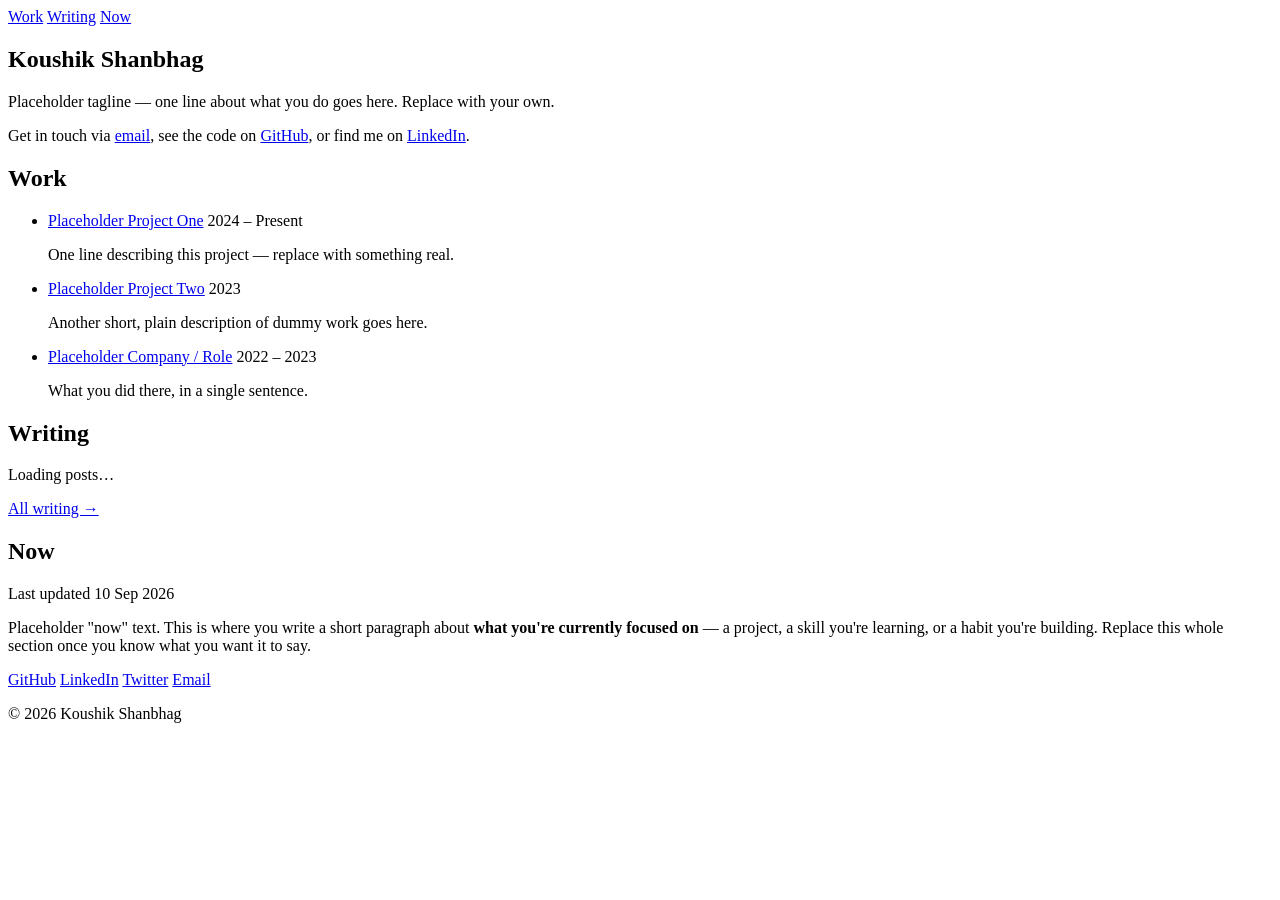
==== index.html @ 0fa4fd6b "Add files via upload" ====
<!doctype html>
<html lang="en">
<head>
  <meta charset="utf-8" />
  <meta name="viewport" content="width=device-width, initial-scale=1" />
  <title>Koushik Shanbhag</title>
  <meta name="description" content="Koushik Shanbhag — placeholder tagline, replace with a real one." />
  <link rel="preconnect" href="https://fonts.googleapis.com" />
  <link rel="preconnect" href="https://fonts.gstatic.com" crossorigin />
  <link href="https://fonts.googleapis.com/css2?family=Fraunces:ital,wght@0,500;0,600;1,500&family=Source+Serif+4:ital,wght@0,400;0,600;1,400&display=swap" rel="stylesheet" />
  <link rel="stylesheet" href="/assets/style.css" />
</head>
<body>
  <div class="wrap">
    <header class="site-header">
      <nav>
        <a href="#work">Work</a>
        <a href="#writing">Writing</a>
        <a href="#now">Now</a>
      </nav>
    </header>

    <main>
      <section class="hero" style="border-top: none; padding-top: 0;">
        <h1>Koushik Shanbhag</h1>
        <p class="tagline">
          Placeholder tagline — one line about what you do goes here. Replace with your own.
        </p>
        <p class="contact">
          Get in touch via <a href="mailto:you@example.com">email</a>, see the code
          on <a href="https://github.com/YOUR-GITHUB-USERNAME">GitHub</a>, or find me on
          <a href="https://linkedin.com/in/YOUR-USERNAME">LinkedIn</a>.
        </p>
      </section>

      <section id="work">
        <h2>Work</h2>
        <ul class="entry-list">
          <li class="entry">
            <div class="entry-head">
              <a href="#">Placeholder Project One</a>
              <span class="entry-date">2024 – Present</span>
            </div>
            <p class="entry-desc">One line describing this project — replace with something real.</p>
          </li>
          <li class="entry">
            <div class="entry-head">
              <a href="#">Placeholder Project Two</a>
              <span class="entry-date">2023</span>
            </div>
            <p class="entry-desc">Another short, plain description of dummy work goes here.</p>
          </li>
          <li class="entry">
            <div class="entry-head">
              <a href="#">Placeholder Company / Role</a>
              <span class="entry-date">2022 – 2023</span>
            </div>
            <p class="entry-desc">What you did there, in a single sentence.</p>
          </li>
        </ul>
      </section>

      <section id="writing">
        <h2>Writing</h2>
        <div id="writing-list">
          <p class="empty-note">Loading posts…</p>
        </div>
        <a class="section-more" href="/blog/index.html">All writing →</a>
      </section>

      <section id="now">
        <h2>Now</h2>
        <p class="now-updated">Last updated 10 Sep 2026</p>
        <div class="now-body">
          <p>
            Placeholder "now" text. This is where you write a short paragraph about
            <strong>what you're currently focused on</strong> — a project, a skill
            you're learning, or a habit you're building. Replace this whole section
            once you know what you want it to say.
          </p>
        </div>
      </section>
    </main>

    <footer class="site-footer">
      <div class="elsewhere">
        <a href="https://github.com/YOUR-GITHUB-USERNAME">GitHub</a>
        <a href="https://linkedin.com/in/YOUR-USERNAME">LinkedIn</a>
        <a href="https://twitter.com/YOUR-USERNAME">Twitter</a>
        <a href="mailto:you@example.com">Email</a>
      </div>
      <p class="copyright">© <span id="year"></span> Koushik Shanbhag</p>
    </footer>
  </div>

  <script src="/assets/blog.js"></script>
  <script>
    document.getElementById("year").textContent = new Date().getFullYear();

    fetchAllPosts()
      .then((posts) => {
        renderPostList(posts.slice(0, 3), document.getElementById("writing-list"), {
          emptyMessage: "Nothing published yet.",
        });
      })
      .catch(() => {
        renderPostList([], document.getElementById("writing-list"), {
          emptyMessage: "Posts will appear here once the repo details in assets/blog.js are set and a post is published.",
        });
      });
  </script>
</body>
</html>
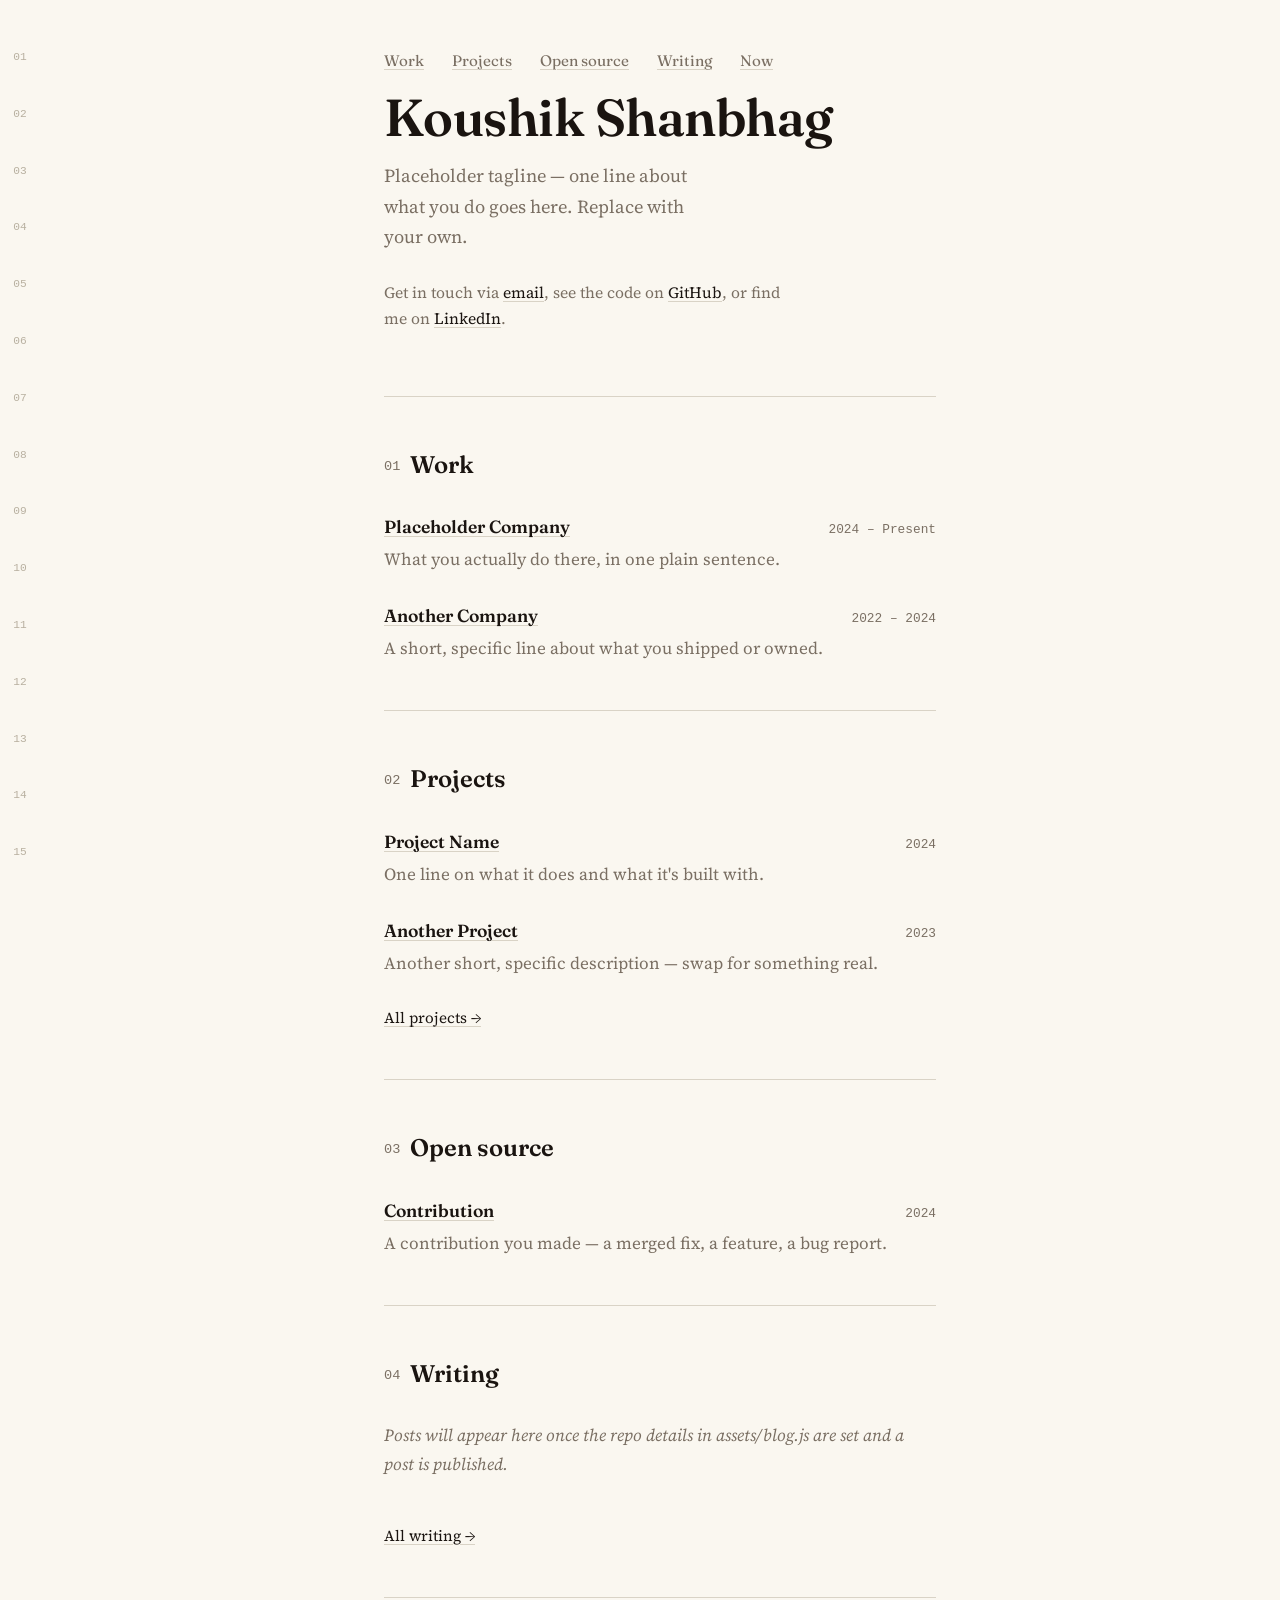
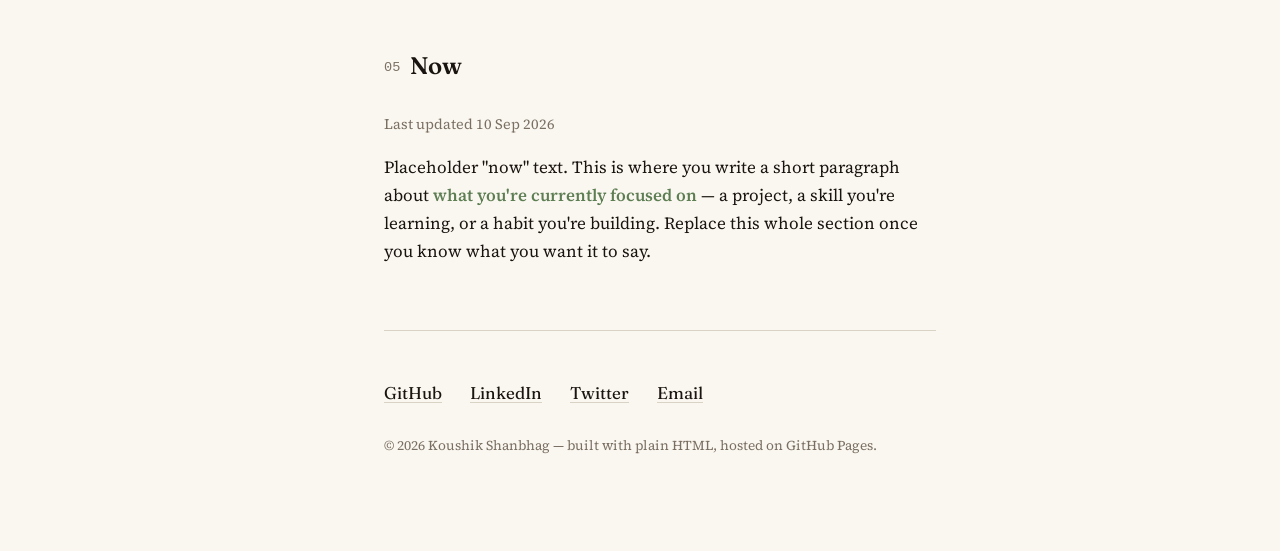
==== commit 6edcd8fb: "Add personal site blog and CMS" ====
--- a/index.html
+++ b/index.html
@@ -8,13 +8,21 @@
   <link rel="preconnect" href="https://fonts.googleapis.com" />
   <link rel="preconnect" href="https://fonts.gstatic.com" crossorigin />
   <link href="https://fonts.googleapis.com/css2?family=Fraunces:ital,wght@0,500;0,600;1,500&family=Source+Serif+4:ital,wght@0,400;0,600;1,400&display=swap" rel="stylesheet" />
-  <link rel="stylesheet" href="/assets/style.css" />
+  <link rel="stylesheet" href="assets/style.css" />
 </head>
 <body>
+  <div class="line-numbers" aria-hidden="true">
+    <span>01</span><span>02</span><span>03</span><span>04</span><span>05</span>
+    <span>06</span><span>07</span><span>08</span><span>09</span><span>10</span>
+    <span>11</span><span>12</span><span>13</span><span>14</span><span>15</span>
+  </div>
+
   <div class="wrap">
     <header class="site-header">
       <nav>
         <a href="#work">Work</a>
+        <a href="#projects">Projects</a>
+        <a href="#open-source">Open source</a>
         <a href="#writing">Writing</a>
         <a href="#now">Now</a>
       </nav>
@@ -34,42 +42,69 @@
       </section>
 
       <section id="work">
-        <h2>Work</h2>
+        <h2><span class="num">01</span>Work</h2>
         <ul class="entry-list">
           <li class="entry">
             <div class="entry-head">
-              <a href="#">Placeholder Project One</a>
+              <a href="#">Placeholder Company</a>
               <span class="entry-date">2024 – Present</span>
             </div>
-            <p class="entry-desc">One line describing this project — replace with something real.</p>
+            <p class="entry-desc">What you actually do there, in one plain sentence.</p>
           </li>
           <li class="entry">
             <div class="entry-head">
-              <a href="#">Placeholder Project Two</a>
-              <span class="entry-date">2023</span>
+              <a href="#">Another Company</a>
+              <span class="entry-date">2022 – 2024</span>
             </div>
-            <p class="entry-desc">Another short, plain description of dummy work goes here.</p>
+            <p class="entry-desc">A short, specific line about what you shipped or owned.</p>
+          </li>
+        </ul>
+      </section>
+
+      <section id="projects">
+        <h2><span class="num">02</span>Projects</h2>
+        <ul class="entry-list">
+          <li class="entry">
+            <div class="entry-head">
+              <a href="#">Project Name</a>
+              <span class="entry-date">2024</span>
+            </div>
+            <p class="entry-desc">One line on what it does and what it's built with.</p>
           </li>
           <li class="entry">
             <div class="entry-head">
-              <a href="#">Placeholder Company / Role</a>
-              <span class="entry-date">2022 – 2023</span>
+              <a href="#">Another Project</a>
+              <span class="entry-date">2023</span>
             </div>
-            <p class="entry-desc">What you did there, in a single sentence.</p>
+            <p class="entry-desc">Another short, specific description — swap for something real.</p>
+          </li>
+        </ul>
+        <a class="section-more" href="#projects">All projects →</a>
+      </section>
+
+      <section id="open-source">
+        <h2><span class="num">03</span>Open source</h2>
+        <ul class="entry-list">
+          <li class="entry">
+            <div class="entry-head">
+              <a href="#">Contribution</a>
+              <span class="entry-date">2024</span>
+            </div>
+            <p class="entry-desc">A contribution you made — a merged fix, a feature, a bug report.</p>
           </li>
         </ul>
       </section>
 
       <section id="writing">
-        <h2>Writing</h2>
+        <h2><span class="num">04</span>Writing</h2>
         <div id="writing-list">
           <p class="empty-note">Loading posts…</p>
         </div>
-        <a class="section-more" href="/blog/index.html">All writing →</a>
+        <a class="section-more" href="blog/index.html">All writing →</a>
       </section>
 
       <section id="now">
-        <h2>Now</h2>
+        <h2><span class="num">05</span>Now</h2>
         <p class="now-updated">Last updated 10 Sep 2026</p>
         <div class="now-body">
           <p>
@@ -89,11 +124,11 @@
         <a href="https://twitter.com/YOUR-USERNAME">Twitter</a>
         <a href="mailto:you@example.com">Email</a>
       </div>
-      <p class="copyright">© <span id="year"></span> Koushik Shanbhag</p>
+      <p class="copyright">© <span id="year"></span> Koushik Shanbhag — built with plain HTML, hosted on GitHub Pages.</p>
     </footer>
   </div>
 
-  <script src="/assets/blog.js"></script>
+  <script src="assets/blog.js"></script>
   <script>
     document.getElementById("year").textContent = new Date().getFullYear();
 
@@ -101,6 +136,7 @@
       .then((posts) => {
         renderPostList(posts.slice(0, 3), document.getElementById("writing-list"), {
           emptyMessage: "Nothing published yet.",
+          postLinkBase: "blog/post.html",
         });
       })
       .catch(() => {
--- a/assets/style.css
+++ b/assets/style.css
@@ -0,0 +1,352 @@
+/* -------------------------------------------------------------
+   Koushik Shanbhag — personal site
+   Design tokens
+   ------------------------------------------------------------- */
+
+:root {
+  --bg: #15140f;
+  --ink: #ece7d9;
+  --muted: #948c79;
+  --line: #302e20;
+  --accent: #a9c390;
+  --accent-ink: #15140f;
+  --gutter: #423f2d;
+
+  --font-display: "Fraunces", "Iowan Old Style", "Palatino Linotype", serif;
+  --font-body: "Source Serif 4", "Iowan Old Style", Georgia, serif;
+  --font-mono: ui-monospace, "SF Mono", Menlo, monospace;
+
+  --measure: 640px;
+  --space-1: 0.5rem;
+  --space-2: 1rem;
+  --space-3: 1.75rem;
+  --space-4: 3rem;
+  --space-5: 5rem;
+}
+
+@media (prefers-color-scheme: light) {
+  :root {
+    --bg: #faf7f0;
+    --ink: #1a1410;
+    --muted: #7a6f63;
+    --line: #d9d3c6;
+    --accent: #5d7d52;
+    --accent-ink: #faf7f0;
+    --gutter: #b8b0a0;
+  }
+}
+
+* {
+  box-sizing: border-box;
+}
+
+html {
+  color-scheme: light dark;
+}
+
+body {
+  margin: 0;
+  background: var(--bg);
+  color: var(--ink);
+  font-family: var(--font-body);
+  font-size: 1.0625rem;
+  line-height: 1.65;
+  -webkit-font-smoothing: antialiased;
+  text-rendering: optimizeLegibility;
+  position: relative;
+}
+
+/* decorative line-number gutter, editor-style — hidden on narrow screens */
+.line-numbers {
+  position: fixed;
+  top: 0;
+  left: 0;
+  bottom: 0;
+  width: 2.5rem;
+  display: flex;
+  flex-direction: column;
+  align-items: center;
+  padding-top: var(--space-4);
+  font-family: var(--font-mono);
+  font-size: 0.7rem;
+  color: var(--gutter);
+  user-select: none;
+  pointer-events: none;
+  z-index: 0;
+}
+
+.line-numbers span {
+  flex: 1;
+}
+
+@media (max-width: 900px) {
+  .line-numbers {
+    display: none;
+  }
+}
+
+::selection {
+  background: var(--accent);
+  color: var(--accent-ink);
+}
+
+a {
+  color: var(--ink);
+  text-decoration-color: var(--line);
+  text-underline-offset: 3px;
+  text-decoration-thickness: 1px;
+}
+
+a:hover {
+  color: var(--accent);
+  text-decoration-color: var(--accent);
+}
+
+a:focus-visible,
+button:focus-visible {
+  outline: 2px solid var(--accent);
+  outline-offset: 3px;
+}
+
+.wrap {
+  max-width: var(--measure);
+  margin: 0 auto;
+  padding: 0 1.5rem;
+  position: relative;
+  z-index: 1;
+}
+
+@media (min-width: 901px) {
+  .wrap {
+    padding-left: calc(2.5rem + 1.5rem);
+  }
+}
+
+/* ---------------- header ---------------- */
+
+.site-header {
+  padding: var(--space-4) 0 var(--space-2);
+}
+
+.site-header nav {
+  display: flex;
+  gap: var(--space-3);
+  font-family: var(--font-display);
+  font-size: 0.95rem;
+}
+
+.site-header nav a {
+  color: var(--muted);
+}
+
+.site-header nav a:hover {
+  color: var(--accent);
+}
+
+/* ---------------- hero ---------------- */
+
+.hero {
+  padding: var(--space-3) 0 var(--space-4);
+  animation: rise 0.6s ease-out both;
+}
+
+@media (prefers-reduced-motion: reduce) {
+  .hero {
+    animation: none;
+  }
+}
+
+@keyframes rise {
+  from {
+    opacity: 0;
+    transform: translateY(20px);
+  }
+  to {
+    opacity: 1;
+    transform: translateY(0);
+  }
+}
+
+.hero h1 {
+  font-family: var(--font-display);
+  font-weight: 600;
+  font-size: clamp(2.25rem, 6vw, 3.25rem);
+  line-height: 1.08;
+  letter-spacing: -0.01em;
+  margin: 0 0 var(--space-2);
+}
+
+.hero .tagline {
+  font-size: 1.15rem;
+  color: var(--muted);
+  max-width: 34ch;
+  margin: 0 0 var(--space-3);
+}
+
+.hero .contact {
+  font-size: 0.98rem;
+  color: var(--muted);
+  max-width: 52ch;
+}
+
+/* ---------------- sections ---------------- */
+
+section {
+  padding: var(--space-4) 0;
+  border-top: 1px solid var(--line);
+}
+
+section > h2 {
+  font-family: var(--font-display);
+  font-weight: 600;
+  font-size: 1.5rem;
+  margin: 0 0 var(--space-3);
+}
+
+section > h2 .num {
+  font-family: var(--font-mono);
+  font-size: 0.85rem;
+  font-weight: 400;
+  color: var(--muted);
+  margin-right: 0.6rem;
+  vertical-align: middle;
+}
+
+.entry-list {
+  list-style: none;
+  margin: 0;
+  padding: 0;
+  display: flex;
+  flex-direction: column;
+  gap: var(--space-3);
+}
+
+.entry {
+  display: block;
+}
+
+.entry-head {
+  display: flex;
+  justify-content: space-between;
+  align-items: baseline;
+  gap: var(--space-2);
+}
+
+.entry-head a {
+  font-family: var(--font-display);
+  font-weight: 600;
+  font-size: 1.1rem;
+}
+
+.entry-date {
+  font-family: var(--font-mono);
+  font-size: 0.8rem;
+  color: var(--muted);
+  white-space: nowrap;
+}
+
+.entry-desc {
+  color: var(--muted);
+  margin: 0.25rem 0 0;
+}
+
+.section-more {
+  display: inline-block;
+  margin-top: var(--space-3);
+  font-size: 0.95rem;
+}
+
+/* ---------------- now/about ---------------- */
+
+.now-updated {
+  color: var(--muted);
+  font-size: 0.9rem;
+  margin: 0 0 var(--space-2);
+}
+
+.now-body p {
+  margin: 0 0 1em;
+}
+
+.now-body strong {
+  color: var(--accent);
+  font-weight: 600;
+}
+
+/* ---------------- footer ---------------- */
+
+.site-footer {
+  padding: var(--space-4) 0 var(--space-5);
+  border-top: 1px solid var(--line);
+}
+
+.elsewhere {
+  display: flex;
+  flex-wrap: wrap;
+  gap: var(--space-3);
+  font-family: var(--font-display);
+  margin: 0 0 var(--space-3);
+}
+
+.copyright {
+  color: var(--muted);
+  font-size: 0.85rem;
+}
+
+/* ---------------- blog listing / post ---------------- */
+
+.page-title {
+  font-family: var(--font-display);
+  font-weight: 600;
+  font-size: clamp(1.9rem, 5vw, 2.5rem);
+  margin: 0 0 var(--space-3);
+}
+
+.back-link {
+  display: inline-block;
+  margin-bottom: var(--space-4);
+  font-size: 0.95rem;
+}
+
+.post-meta {
+  font-family: var(--font-mono);
+  font-size: 0.85rem;
+  color: var(--muted);
+  margin: 0 0 var(--space-3);
+}
+
+.post-body h2 {
+  font-family: var(--font-display);
+  font-weight: 600;
+  font-size: 1.25rem;
+  margin: var(--space-3) 0 var(--space-2);
+}
+
+.post-body p {
+  margin: 0 0 1em;
+}
+
+.post-body pre {
+  background: var(--line);
+  padding: 1em;
+  border-radius: 4px;
+  overflow-x: auto;
+  margin: 0 0 1em;
+}
+
+.post-body code {
+  font-family: var(--font-mono);
+  font-size: 0.9em;
+}
+
+.post-body blockquote {
+  border-left: 3px solid var(--accent);
+  padding-left: 1em;
+  margin-left: 0;
+  color: var(--muted);
+}
+
+.empty-note {
+  color: var(--muted);
+  font-style: italic;
+}
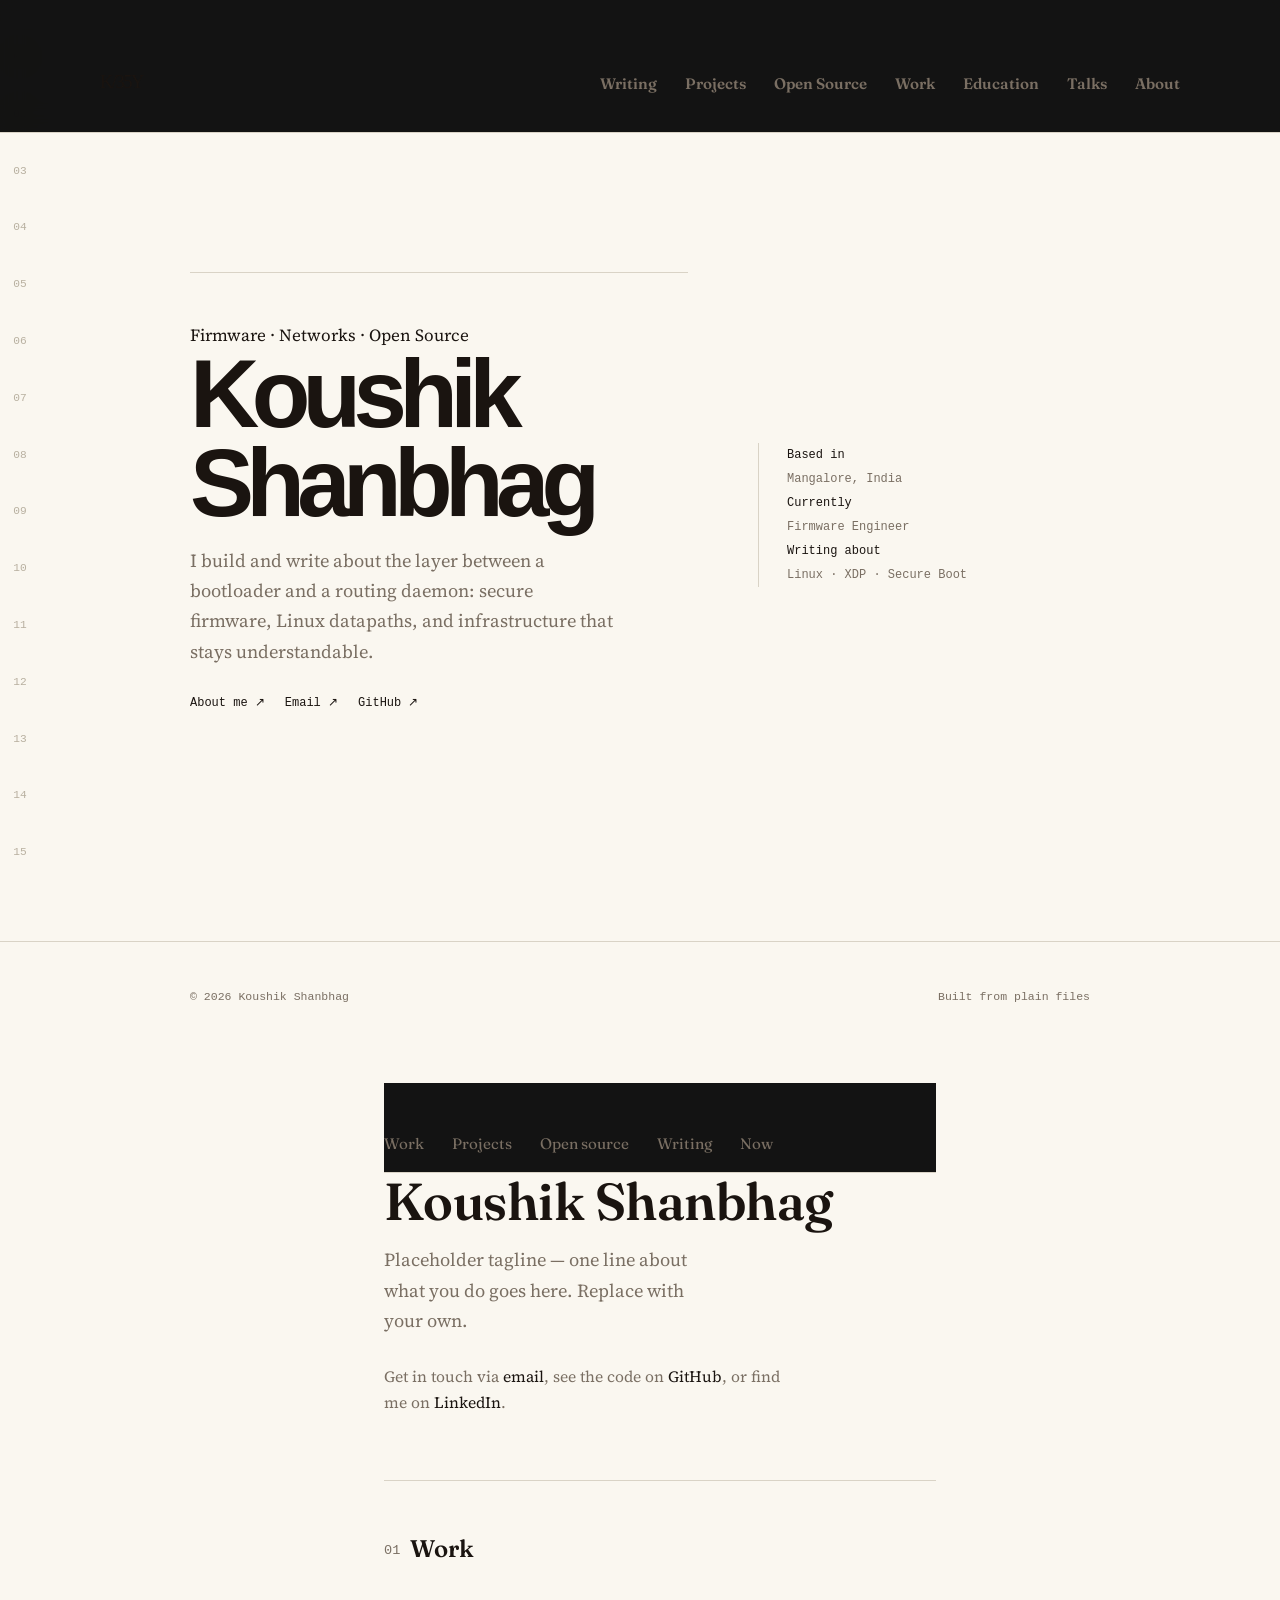
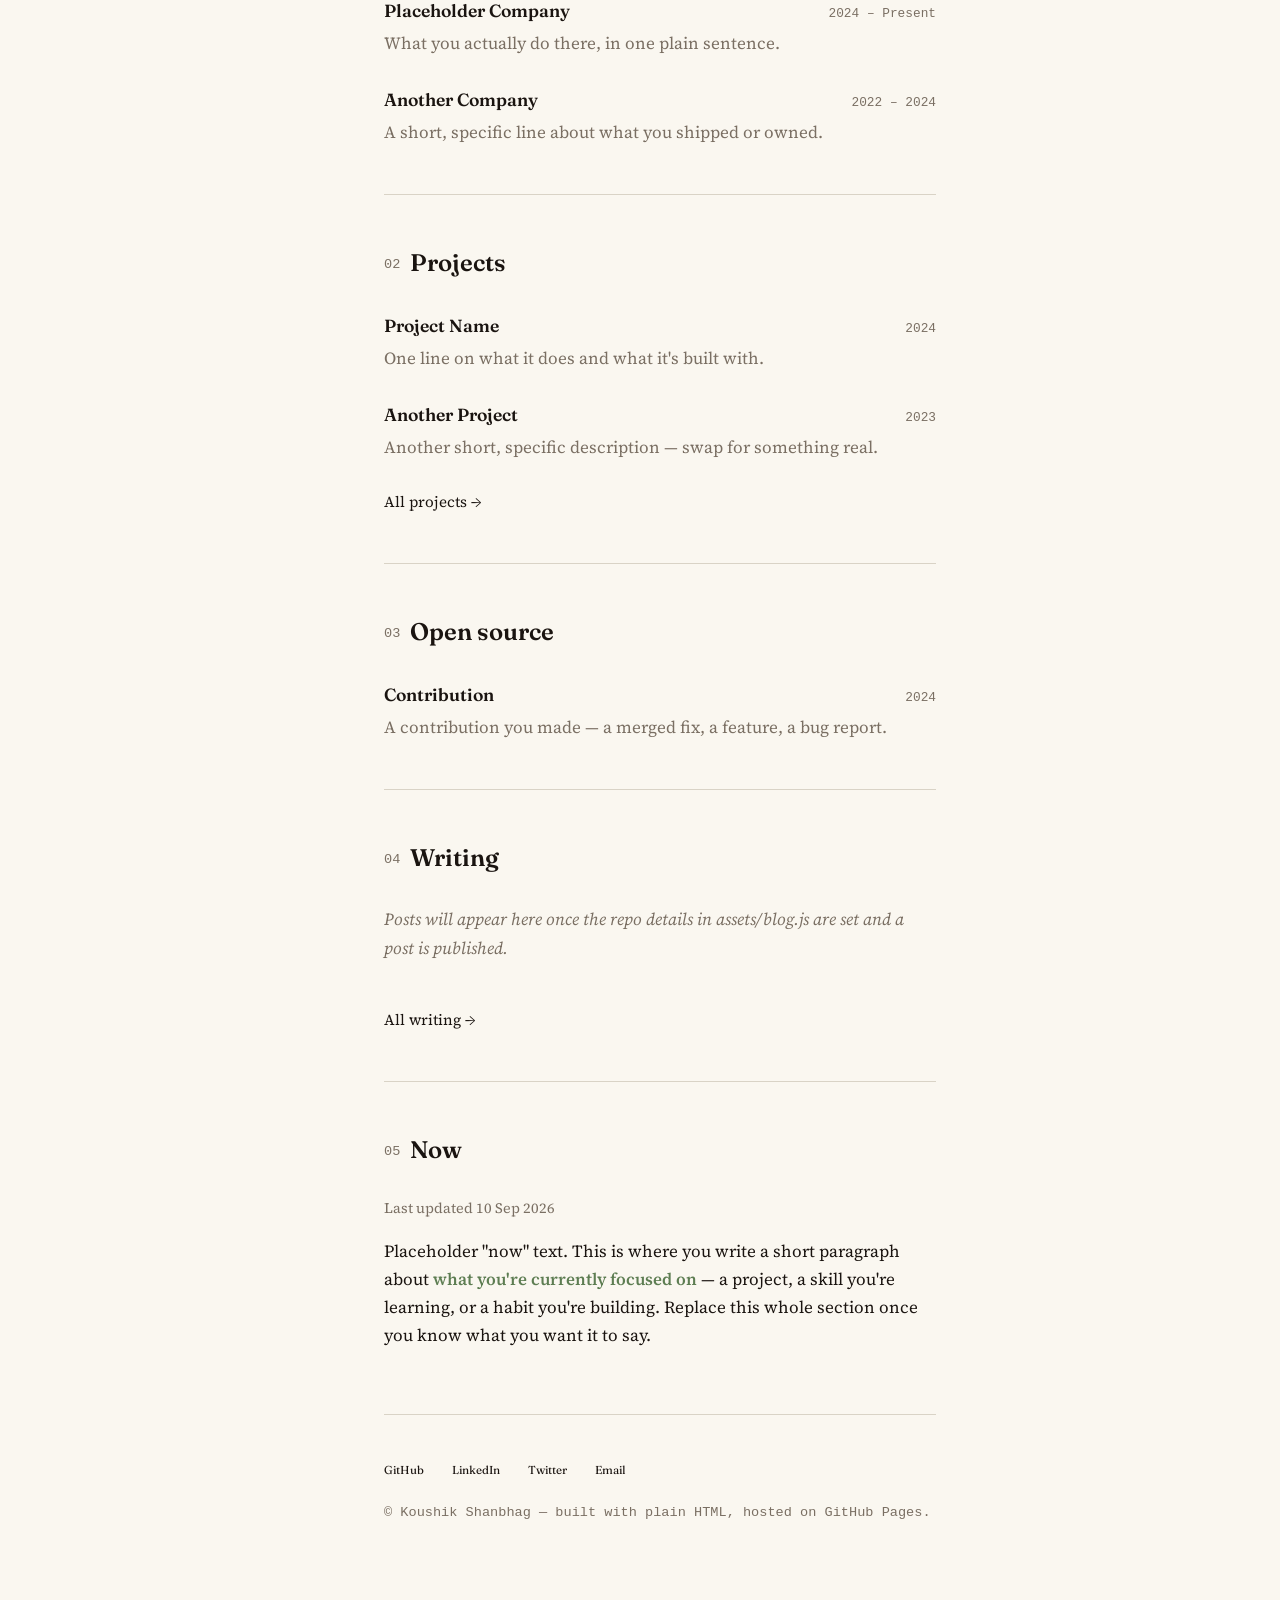
==== commit 0844a8f8: "Build customizable portfolio sections" ====
--- a/index.html
+++ b/index.html
@@ -1,3 +1,19 @@
+<!doctype html>
+<html lang="en">
+<head>
+  <meta charset="utf-8" />
+  <meta name="viewport" content="width=device-width, initial-scale=1" />
+  <title>Koushik Shanbhag</title>
+  <meta name="description" content="Firmware, networking, infrastructure, and writing by Koushik Shanbhag." />
+  <link rel="stylesheet" href="assets/site.css" />
+</head>
+<body>
+  <header class="site-header"><div class="header-inner"><a class="brand" href="index.html">K/35Y</a><nav class="site-nav"><a href="writing/">Writing</a><a href="projects/">Projects</a><a href="open-source/">Open Source</a><a href="work/">Work</a><a href="education/">Education</a><a href="talks/">Talks</a><a href="about/">About</a></nav></div></header>
+  <main class="page-shell"><div class="home-grid"><section class="home-copy"><span class="eyebrow">Firmware · Networks · Open Source</span><h1>Koushik<br />Shanbhag</h1><p class="lede">I build and write about the layer between a bootloader and a routing daemon: secure firmware, Linux datapaths, and infrastructure that stays understandable.</p><div class="home-links"><a href="about/">About me ↗</a><a href="mailto:you@example.com">Email ↗</a><a href="https://github.com/shanbhagkoushik">GitHub ↗</a></div></section><aside class="home-meta"><div><strong>Based in</strong><br />Mangalore, India</div><div><strong>Currently</strong><br />Firmware Engineer</div><div><strong>Writing about</strong><br />Linux · XDP · Secure Boot</div></aside></div></main>
+  <footer class="site-footer"><div class="footer-inner"><span>© <span id="year"></span> Koushik Shanbhag</span><span>Built from plain files</span></div></footer>
+  <script>document.getElementById("year").textContent = new Date().getFullYear();</script>
+</body>
+</html>
 <!doctype html>
 <html lang="en">
 <head>
--- a/assets/site.css
+++ b/assets/site.css
@@ -0,0 +1,81 @@
+:root {
+  --bg: #050505;
+  --surface: #0b0b0d;
+  --ink: #f2f0ed;
+  --muted: #8d898d;
+  --line: #242327;
+  --accent: #ae8cff;
+  --accent-soft: #211b33;
+  --mono: "IBM Plex Mono", "SFMono-Regular", Consolas, monospace;
+  --serif: Georgia, "Times New Roman", serif;
+  --sans: "Helvetica Neue", Helvetica, Arial, sans-serif;
+}
+
+* { box-sizing: border-box; }
+html { background: var(--bg); color-scheme: dark; scroll-behavior: smooth; }
+body { margin: 0; background: var(--bg); color: var(--ink); font-family: var(--serif); line-height: 1.55; }
+a { color: inherit; text-decoration: none; }
+a:hover { color: var(--accent); }
+.site-header { border-bottom: 1px solid var(--line); position: sticky; top: 0; z-index: 5; background: rgba(5, 5, 5, .94); backdrop-filter: blur(12px); }
+.header-inner { width: min(1080px, calc(100% - 48px)); margin: auto; min-height: 68px; display: flex; align-items: center; justify-content: space-between; gap: 28px; }
+.brand { font-family: var(--serif); font-size: 1.15rem; letter-spacing: -.08em; }
+.site-nav { display: flex; align-items: center; gap: 25px; font: 600 .72rem var(--sans); color: var(--muted); }
+.site-nav a { padding: 25px 0 21px; border-bottom: 2px solid transparent; white-space: nowrap; }
+.site-nav a[aria-current="page"], .site-nav a:hover { color: var(--ink); border-color: var(--accent); }
+.page-shell { width: min(900px, calc(100% - 48px)); margin: 0 auto; padding: 76px 0 120px; }
+.page-intro { max-width: 650px; margin-bottom: 62px; }
+.page-intro h1 { margin: 0 0 10px; font: 700 clamp(2.2rem, 5vw, 3.25rem)/1.05 var(--sans); letter-spacing: -.055em; }
+.page-intro p { color: var(--muted); font-size: 1.08rem; margin: 0; max-width: 65ch; }
+.page-intro .eyebrow, .branch-kicker { display: block; margin-bottom: 15px; color: var(--accent); font: .7rem var(--mono); letter-spacing: .08em; text-transform: uppercase; }
+.content-stack { display: grid; gap: 0; }
+.content-card { display: grid; grid-template-columns: 52px 1fr; gap: 22px; border-top: 1px solid var(--line); padding: 30px 0 34px; }
+.card-mark { color: var(--accent); font: 1.55rem var(--mono); }
+.card-heading { display: flex; align-items: baseline; justify-content: space-between; gap: 16px; }
+.card-heading h2 { margin: 0; font: 700 1.35rem/1.2 var(--sans); letter-spacing: -.035em; }
+.card-heading time, .chapter-list time { color: var(--muted); font: .7rem var(--mono); white-space: nowrap; }
+.card-subtitle { color: var(--muted); margin: 6px 0 0; font: .9rem var(--sans); }
+.card-body { color: #d0ccca; font-size: 1rem; max-width: 70ch; }
+.card-body p { margin: 14px 0 0; }
+.card-body ul { padding-left: 20px; margin: 14px 0 0; }
+.card-body li { margin: 6px 0; }
+.tag-list { display: flex; flex-wrap: wrap; gap: 7px; margin-top: 13px; }
+.tag { border: 1px solid #393146; border-radius: 999px; color: var(--accent); padding: 3px 9px; font: .68rem var(--mono); }
+.card-link { display: inline-block; color: var(--accent); margin-top: 18px; font: .75rem var(--mono); }
+.post-meta { color: var(--muted); font: .72rem var(--mono); margin: 0 0 22px; }
+.writing-branch { border-top: 1px solid var(--line); padding: 29px 0 34px; }
+.branch-heading { display: grid; grid-template-columns: 1fr auto; align-items: end; gap: 8px 20px; }
+.branch-heading .branch-kicker { grid-column: 1 / -1; margin: 0; }
+.branch-heading h2 { margin: 0; font: 700 1.5rem var(--sans); letter-spacing: -.04em; }
+.branch-heading p { color: var(--muted); margin: 0; max-width: 45ch; font-size: .95rem; }
+.chapter-list { list-style: none; padding: 18px 0 0; margin: 0; border-left: 1px solid var(--line); }
+.chapter-list li { display: grid; grid-template-columns: 44px 1fr auto; gap: 10px; align-items: baseline; border-bottom: 1px solid var(--line); padding: 11px 0 11px 14px; }
+.chapter-list li:last-child { border-bottom: 0; }
+.chapter-number { color: var(--muted); font: .68rem var(--mono); }
+.chapter-list a { color: #cfc0ff; font-weight: 600; }
+.chapter-list a:hover { color: var(--ink); }
+.empty-note { color: var(--muted); font-style: italic; }
+.site-footer { border-top: 1px solid var(--line); padding: 30px 0 42px; color: var(--muted); font: .72rem var(--mono); }
+.footer-inner { width: min(900px, calc(100% - 48px)); margin: auto; display: flex; justify-content: space-between; gap: 20px; }
+.home-grid { display: grid; grid-template-columns: 1.2fr .8fr; gap: 70px; align-items: center; min-height: 68vh; }
+.home-copy h1 { margin: 0 0 18px; font: 700 clamp(3rem, 8vw, 6rem)/.93 var(--sans); letter-spacing: -.08em; }
+.home-copy .lede { max-width: 47ch; color: var(--muted); font-size: 1.15rem; }
+.home-meta { border-left: 1px solid var(--line); padding-left: 28px; color: var(--muted); font: .75rem/2 var(--mono); }
+.home-meta strong { color: var(--ink); font-weight: 400; }
+.home-links { display: flex; flex-wrap: wrap; gap: 10px 20px; margin-top: 28px; color: var(--accent); font: .75rem var(--mono); }
+@media (max-width: 760px) {
+  .header-inner { width: min(100% - 28px, 900px); min-height: 58px; }
+  .site-nav { gap: 15px; overflow-x: auto; }
+  .site-nav a { padding: 20px 0 17px; }
+  .brand { display: none; }
+  .page-shell { width: min(100% - 32px, 900px); padding-top: 52px; }
+  .content-card { grid-template-columns: 1fr; gap: 8px; }
+  .card-mark { display: none; }
+  .card-heading { align-items: start; flex-direction: column; gap: 5px; }
+  .branch-heading { display: block; }
+  .branch-heading p { margin-top: 8px; }
+  .chapter-list li { grid-template-columns: 32px 1fr; }
+  .chapter-list time { grid-column: 2; }
+  .footer-inner { width: min(100% - 32px, 900px); flex-direction: column; }
+  .home-grid { grid-template-columns: 1fr; min-height: auto; padding: 60px 0 80px; gap: 48px; }
+  .home-meta { border-left: 0; border-top: 1px solid var(--line); padding: 24px 0 0; }
+}
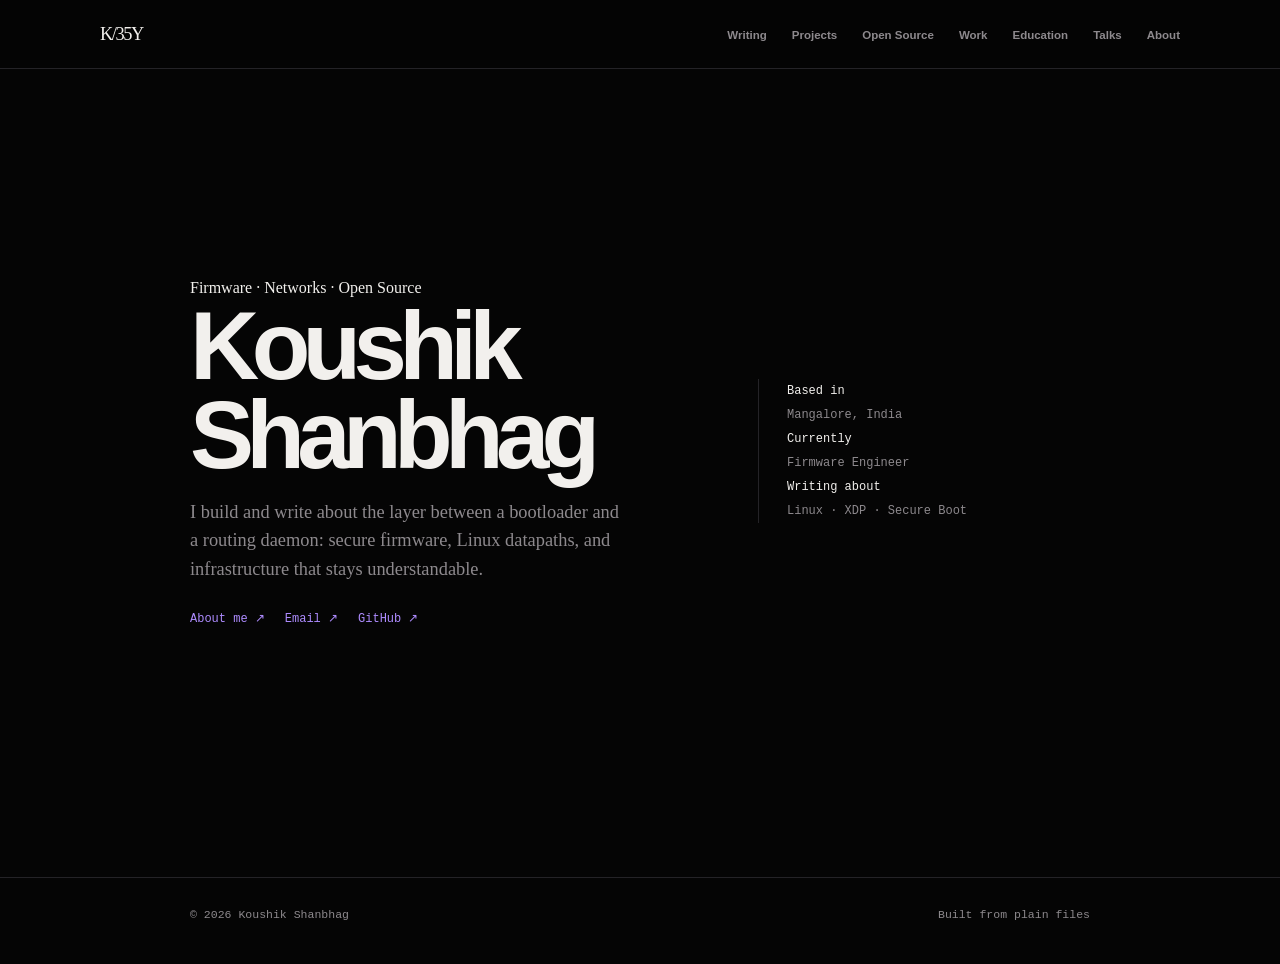
==== commit 7f9367e4: "Remove duplicate homepage markup" ====
--- a/index.html
+++ b/index.html
@@ -14,152 +14,4 @@
   <script>document.getElementById("year").textContent = new Date().getFullYear();</script>
 </body>
 </html>
-<!doctype html>
-<html lang="en">
-<head>
-  <meta charset="utf-8" />
-  <meta name="viewport" content="width=device-width, initial-scale=1" />
-  <title>Koushik Shanbhag</title>
-  <meta name="description" content="Koushik Shanbhag — placeholder tagline, replace with a real one." />
-  <link rel="preconnect" href="https://fonts.googleapis.com" />
-  <link rel="preconnect" href="https://fonts.gstatic.com" crossorigin />
-  <link href="https://fonts.googleapis.com/css2?family=Fraunces:ital,wght@0,500;0,600;1,500&family=Source+Serif+4:ital,wght@0,400;0,600;1,400&display=swap" rel="stylesheet" />
-  <link rel="stylesheet" href="assets/style.css" />
-</head>
-<body>
-  <div class="line-numbers" aria-hidden="true">
-    <span>01</span><span>02</span><span>03</span><span>04</span><span>05</span>
-    <span>06</span><span>07</span><span>08</span><span>09</span><span>10</span>
-    <span>11</span><span>12</span><span>13</span><span>14</span><span>15</span>
-  </div>
 
-  <div class="wrap">
-    <header class="site-header">
-      <nav>
-        <a href="#work">Work</a>
-        <a href="#projects">Projects</a>
-        <a href="#open-source">Open source</a>
-        <a href="#writing">Writing</a>
-        <a href="#now">Now</a>
-      </nav>
-    </header>
-
-    <main>
-      <section class="hero" style="border-top: none; padding-top: 0;">
-        <h1>Koushik Shanbhag</h1>
-        <p class="tagline">
-          Placeholder tagline — one line about what you do goes here. Replace with your own.
-        </p>
-        <p class="contact">
-          Get in touch via <a href="mailto:you@example.com">email</a>, see the code
-          on <a href="https://github.com/YOUR-GITHUB-USERNAME">GitHub</a>, or find me on
-          <a href="https://linkedin.com/in/YOUR-USERNAME">LinkedIn</a>.
-        </p>
-      </section>
-
-      <section id="work">
-        <h2><span class="num">01</span>Work</h2>
-        <ul class="entry-list">
-          <li class="entry">
-            <div class="entry-head">
-              <a href="#">Placeholder Company</a>
-              <span class="entry-date">2024 – Present</span>
-            </div>
-            <p class="entry-desc">What you actually do there, in one plain sentence.</p>
-          </li>
-          <li class="entry">
-            <div class="entry-head">
-              <a href="#">Another Company</a>
-              <span class="entry-date">2022 – 2024</span>
-            </div>
-            <p class="entry-desc">A short, specific line about what you shipped or owned.</p>
-          </li>
-        </ul>
-      </section>
-
-      <section id="projects">
-        <h2><span class="num">02</span>Projects</h2>
-        <ul class="entry-list">
-          <li class="entry">
-            <div class="entry-head">
-              <a href="#">Project Name</a>
-              <span class="entry-date">2024</span>
-            </div>
-            <p class="entry-desc">One line on what it does and what it's built with.</p>
-          </li>
-          <li class="entry">
-            <div class="entry-head">
-              <a href="#">Another Project</a>
-              <span class="entry-date">2023</span>
-            </div>
-            <p class="entry-desc">Another short, specific description — swap for something real.</p>
-          </li>
-        </ul>
-        <a class="section-more" href="#projects">All projects →</a>
-      </section>
-
-      <section id="open-source">
-        <h2><span class="num">03</span>Open source</h2>
-        <ul class="entry-list">
-          <li class="entry">
-            <div class="entry-head">
-              <a href="#">Contribution</a>
-              <span class="entry-date">2024</span>
-            </div>
-            <p class="entry-desc">A contribution you made — a merged fix, a feature, a bug report.</p>
-          </li>
-        </ul>
-      </section>
-
-      <section id="writing">
-        <h2><span class="num">04</span>Writing</h2>
-        <div id="writing-list">
-          <p class="empty-note">Loading posts…</p>
-        </div>
-        <a class="section-more" href="blog/index.html">All writing →</a>
-      </section>
-
-      <section id="now">
-        <h2><span class="num">05</span>Now</h2>
-        <p class="now-updated">Last updated 10 Sep 2026</p>
-        <div class="now-body">
-          <p>
-            Placeholder "now" text. This is where you write a short paragraph about
-            <strong>what you're currently focused on</strong> — a project, a skill
-            you're learning, or a habit you're building. Replace this whole section
-            once you know what you want it to say.
-          </p>
-        </div>
-      </section>
-    </main>
-
-    <footer class="site-footer">
-      <div class="elsewhere">
-        <a href="https://github.com/YOUR-GITHUB-USERNAME">GitHub</a>
-        <a href="https://linkedin.com/in/YOUR-USERNAME">LinkedIn</a>
-        <a href="https://twitter.com/YOUR-USERNAME">Twitter</a>
-        <a href="mailto:you@example.com">Email</a>
-      </div>
-      <p class="copyright">© <span id="year"></span> Koushik Shanbhag — built with plain HTML, hosted on GitHub Pages.</p>
-    </footer>
-  </div>
-
-  <script src="assets/blog.js"></script>
-  <script>
-    document.getElementById("year").textContent = new Date().getFullYear();
-
-    fetchAllPosts()
-      .then((posts) => {
-        renderPostList(posts.slice(0, 3), document.getElementById("writing-list"), {
-          emptyMessage: "Nothing published yet.",
-          postLinkBase: "blog/post.html",
-        });
-      })
-      .catch(() => {
-        renderPostList([], document.getElementById("writing-list"), {
-          emptyMessage: "Posts will appear here once the repo details in assets/blog.js are set and a post is published.",
-        });
-      });
-  </script>
-</body>
-</html>
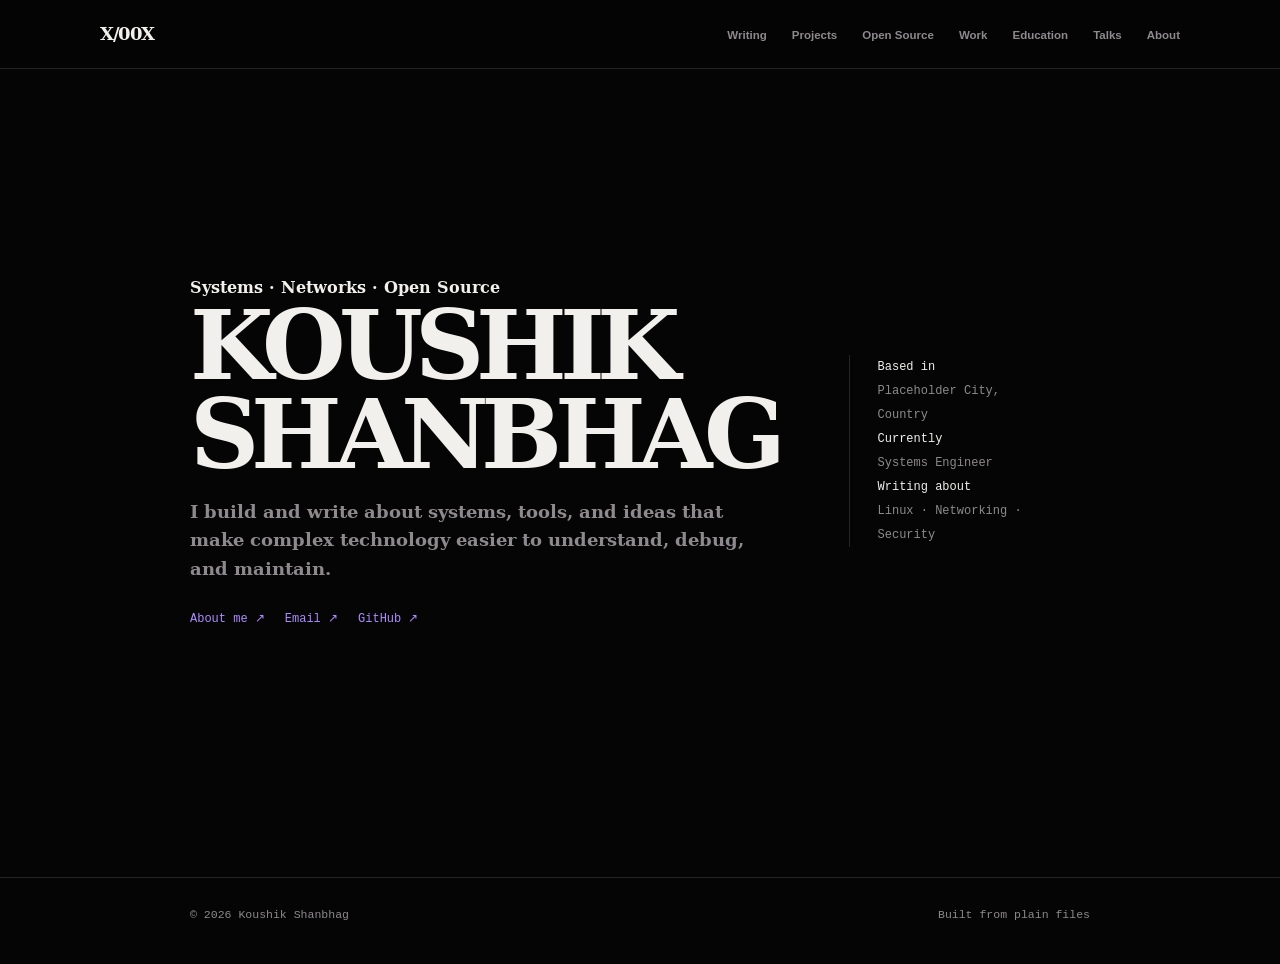
==== commit 7b0a1a0c: "Replace personal details with placeholder content" ====
--- a/index.html
+++ b/index.html
@@ -4,12 +4,12 @@
   <meta charset="utf-8" />
   <meta name="viewport" content="width=device-width, initial-scale=1" />
   <title>Koushik Shanbhag</title>
-  <meta name="description" content="Firmware, networking, infrastructure, and writing by Koushik Shanbhag." />
+  <meta name="description" content="Placeholder portfolio, projects, and writing by Koushik Shanbhag." />
   <link rel="stylesheet" href="assets/site.css" />
 </head>
 <body>
-  <header class="site-header"><div class="header-inner"><a class="brand" href="index.html">K/35Y</a><nav class="site-nav"><a href="writing/">Writing</a><a href="projects/">Projects</a><a href="open-source/">Open Source</a><a href="work/">Work</a><a href="education/">Education</a><a href="talks/">Talks</a><a href="about/">About</a></nav></div></header>
-  <main class="page-shell"><div class="home-grid"><section class="home-copy"><span class="eyebrow">Firmware · Networks · Open Source</span><h1>Koushik<br />Shanbhag</h1><p class="lede">I build and write about the layer between a bootloader and a routing daemon: secure firmware, Linux datapaths, and infrastructure that stays understandable.</p><div class="home-links"><a href="about/">About me ↗</a><a href="mailto:you@example.com">Email ↗</a><a href="https://github.com/shanbhagkoushik">GitHub ↗</a></div></section><aside class="home-meta"><div><strong>Based in</strong><br />Mangalore, India</div><div><strong>Currently</strong><br />Firmware Engineer</div><div><strong>Writing about</strong><br />Linux · XDP · Secure Boot</div></aside></div></main>
+  <header class="site-header"><div class="header-inner"><a class="brand" href="index.html">X/00X</a><nav class="site-nav"><a href="writing/">Writing</a><a href="projects/">Projects</a><a href="open-source/">Open Source</a><a href="work/">Work</a><a href="education/">Education</a><a href="talks/">Talks</a><a href="about/">About</a></nav></div></header>
+  <main class="page-shell"><div class="home-grid"><section class="home-copy"><span class="eyebrow">Systems · Networks · Open Source</span><h1>Koushik<br />Shanbhag</h1><p class="lede">I build and write about systems, tools, and ideas that make complex technology easier to understand, debug, and maintain.</p><div class="home-links"><a href="about/">About me ↗</a><a href="mailto:hello@example.com">Email ↗</a><a href="https://github.com/yourusername">GitHub ↗</a></div></section><aside class="home-meta"><div><strong>Based in</strong><br />Placeholder City, Country</div><div><strong>Currently</strong><br />Systems Engineer</div><div><strong>Writing about</strong><br />Linux · Networking · Security</div></aside></div></main>
   <footer class="site-footer"><div class="footer-inner"><span>© <span id="year"></span> Koushik Shanbhag</span><span>Built from plain files</span></div></footer>
   <script>document.getElementById("year").textContent = new Date().getFullYear();</script>
 </body>
--- a/assets/site.css
+++ b/assets/site.css
@@ -1,3 +1,11 @@
+@font-face {
+  font-family: "Artha";
+  src: url("./Artha-Regular.ttf") format("truetype"), local("Artha"), local("Artha Regular"), local("Artha-Regular");
+  font-weight: 400;
+  font-style: normal;
+  font-display: swap;
+}
+
 :root {
   --bg: #050505;
   --surface: #0b0b0d;
@@ -7,7 +15,7 @@
   --accent: #ae8cff;
   --accent-soft: #211b33;
   --mono: "IBM Plex Mono", "SFMono-Regular", Consolas, monospace;
-  --serif: Georgia, "Times New Roman", serif;
+  --serif: "Artha", Georgia, "Times New Roman", serif;
   --sans: "Helvetica Neue", Helvetica, Arial, sans-serif;
 }
 
@@ -57,7 +65,7 @@
 .site-footer { border-top: 1px solid var(--line); padding: 30px 0 42px; color: var(--muted); font: .72rem var(--mono); }
 .footer-inner { width: min(900px, calc(100% - 48px)); margin: auto; display: flex; justify-content: space-between; gap: 20px; }
 .home-grid { display: grid; grid-template-columns: 1.2fr .8fr; gap: 70px; align-items: center; min-height: 68vh; }
-.home-copy h1 { margin: 0 0 18px; font: 700 clamp(3rem, 8vw, 6rem)/.93 var(--sans); letter-spacing: -.08em; }
+.home-copy h1 { margin: 0 0 18px; font: 700 clamp(3rem, 8vw, 6rem)/.93 "Artha", var(--sans); letter-spacing: -.08em; text-transform: uppercase; }
 .home-copy .lede { max-width: 47ch; color: var(--muted); font-size: 1.15rem; }
 .home-meta { border-left: 1px solid var(--line); padding-left: 28px; color: var(--muted); font: .75rem/2 var(--mono); }
 .home-meta strong { color: var(--ink); font-weight: 400; }
